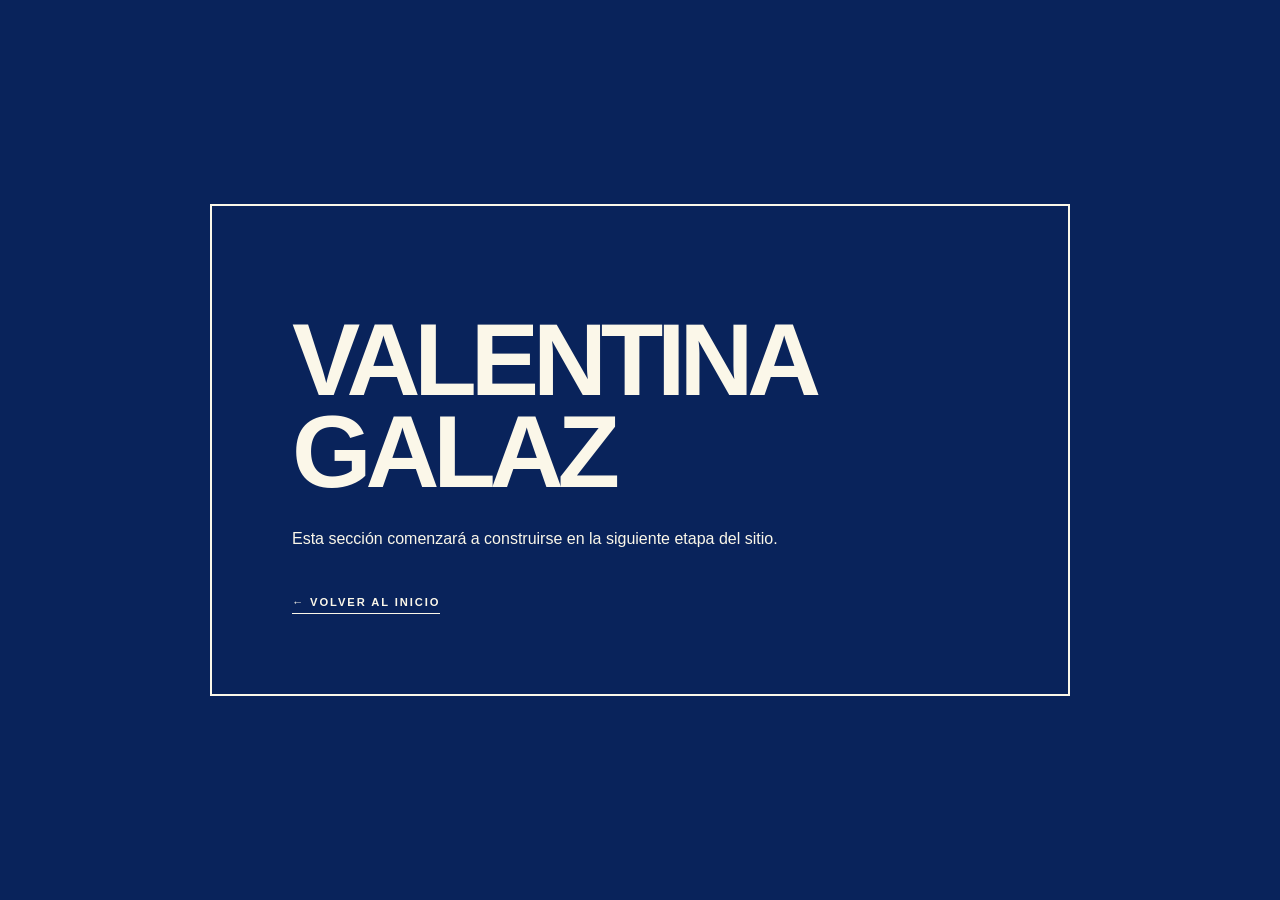
==== escuela-de-flautistas/index.html @ a89bb409 "Crear nuevo home Bauhaus con retrato completo" ====
<!doctype html>
<html lang="es">
<head>
  <meta charset="utf-8">
  <meta name="viewport" content="width=device-width,initial-scale=1">
  <title>Valentina Galaz</title>
  <style>
    :root{--ivory:#fbf7e9;--blue:#09235b;--yellow:#dfa02e;--red:#c8322d;--green:#2f8587}
    *{box-sizing:border-box}body{margin:0;min-height:100svh;display:grid;place-items:center;background:var(--area,var(--blue));color:var(--ivory);font-family:Arial,Helvetica,sans-serif;padding:28px}.box{width:min(860px,100%);border:2px solid currentColor;padding:clamp(28px,7vw,80px)}.num{font-size:.7rem;letter-spacing:.2em;text-transform:uppercase;opacity:.75}h1{font-size:clamp(2.6rem,8vw,7rem);line-height:.9;letter-spacing:-.06em;text-transform:uppercase;margin:28px 0}p{font-size:1rem;line-height:1.6;max-width:560px}a{display:inline-block;margin-top:28px;color:inherit;text-decoration:none;border-bottom:1px solid currentColor;padding-bottom:5px;text-transform:uppercase;font-size:.7rem;letter-spacing:.17em;font-weight:700}
  </style>
</head>
<body>
  <main class="box">
    <div class="num" id="num"></div>
    <h1 id="title"></h1>
    <p>Esta sección comenzará a construirse en la siguiente etapa del sitio.</p>
    <a href="../">← Volver al inicio</a>
  </main>
  <script>
    const key=location.pathname.split('/').filter(Boolean).pop()||'';
    const areas={
      'investigacion':['01','Investigación','#09235b'],
      'interpretacion':['02','Interpretación','#dfa02e'],
      'piazzollamente':['03','Piazzollamente','#c8322d'],
      'escuela-de-flautistas':['04','Escuela de Flautistas','#2f8587']
    };
    const area=areas[key]||['','Valentina Galaz','#09235b'];
    document.documentElement.style.setProperty('--area',area[2]);
    document.getElementById('num').textContent=area[0];
    document.getElementById('title').textContent=area[1];
    document.title=area[1]+' — Valentina Galaz';
  </script>
</body>
</html>
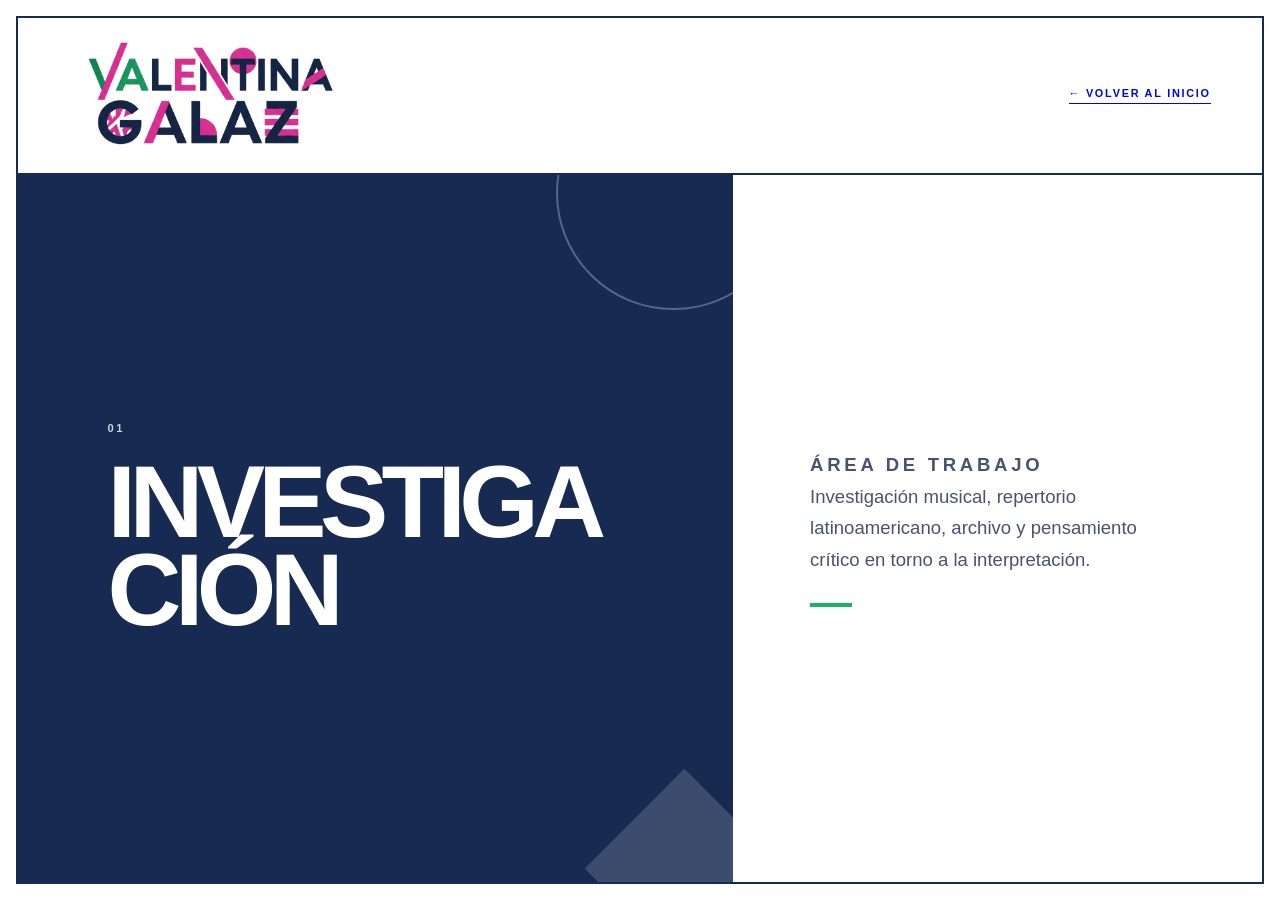
==== commit 18eed528: "Unificar diseño de páginas internas con nueva identidad" ====
--- a/escuela-de-flautistas/index.html
+++ b/escuela-de-flautistas/index.html
@@ -2,33 +2,43 @@
 <html lang="es">
 <head>
   <meta charset="utf-8">
-  <meta name="viewport" content="width=device-width,initial-scale=1">
+  <meta name="viewport" content="width=device-width,initial-scale=1,viewport-fit=cover">
   <title>Valentina Galaz</title>
+  <link rel="icon" type="image/svg+xml" href="../assets/favicon-vg.svg?v=2">
+  <link rel="shortcut icon" href="../assets/favicon-vg.svg?v=2">
+  <meta name="theme-color" content="#162A52">
   <style>
-    :root{--ivory:#fbf7e9;--blue:#09235b;--yellow:#dfa02e;--red:#c8322d;--green:#2f8587}
-    *{box-sizing:border-box}body{margin:0;min-height:100svh;display:grid;place-items:center;background:var(--area,var(--blue));color:var(--ivory);font-family:Arial,Helvetica,sans-serif;padding:28px}.box{width:min(860px,100%);border:2px solid currentColor;padding:clamp(28px,7vw,80px)}.num{font-size:.7rem;letter-spacing:.2em;text-transform:uppercase;opacity:.75}h1{font-size:clamp(2.6rem,8vw,7rem);line-height:.9;letter-spacing:-.06em;text-transform:uppercase;margin:28px 0}p{font-size:1rem;line-height:1.6;max-width:560px}a{display:inline-block;margin-top:28px;color:inherit;text-decoration:none;border-bottom:1px solid currentColor;padding-bottom:5px;text-transform:uppercase;font-size:.7rem;letter-spacing:.17em;font-weight:700}
+    :root{--white:#fff;--blue:#162a52;--green:#18b368;--fuchsia:#e63aa7;--area:var(--blue);--area-text:var(--white)}
+    *{box-sizing:border-box}
+    html,body{margin:0;min-height:100%;background:var(--white);color:var(--blue);font-family:Arial,Helvetica,sans-serif}
+    body{min-height:100svh;padding:16px}
+    .page{position:relative;min-height:calc(100svh - 32px);border:2px solid var(--blue);display:grid;grid-template-rows:auto 1fr;overflow:hidden;background:var(--white)}
+    header{display:flex;align-items:center;justify-content:space-between;gap:24px;padding:22px clamp(22px,4vw,54px);border-bottom:2px solid var(--blue)}
+    .brand{display:block;width:min(280px,46vw)}
+    .brand img{display:block;width:100%;height:auto}
+    .back{font-size:.68rem;letter-spacing:.16em;text-transform:uppercase;font-weight:800;text-decoration:none;border-bottom:1px solid currentColor;padding-bottom:4px;white-space:nowrap}
+    .hero{display:grid;grid-template-columns:minmax(0,1.15fr) minmax(280px,.85fr);min-height:0}
+    .panel{position:relative;overflow:hidden;background:var(--area);color:var(--area-text);padding:clamp(38px,7vw,92px);display:flex;flex-direction:column;justify-content:center}
+    .panel:before{content:"";position:absolute;width:clamp(120px,18vw,260px);aspect-ratio:1;border:2px solid currentColor;border-radius:50%;right:-8%;top:-14%;opacity:.28}
+    .panel:after{content:"";position:absolute;width:clamp(80px,11vw,150px);aspect-ratio:1;background:rgba(255,255,255,.16);right:-3%;bottom:-8%;transform:rotate(45deg)}
+    .num{position:relative;z-index:1;font-size:.7rem;letter-spacing:.22em;text-transform:uppercase;font-weight:800;opacity:.78}
+    h1{position:relative;z-index:1;margin:24px 0 0;font-size:clamp(2.8rem,8vw,7.8rem);line-height:.86;letter-spacing:-.065em;text-transform:uppercase;overflow-wrap:anywhere}
+    .info{padding:clamp(38px,6vw,82px);display:flex;flex-direction:column;justify-content:center;background:var(--white)}
+    .eyebrow{font-size:.68rem;letter-spacing:.2em;text-transform:uppercase;font-weight:800;color:var(--fuchsia);margin:0 0 18px}
+    .info p{margin:0;max-width:520px;font-size:clamp(1rem,1.45vw,1.2rem);line-height:1.7;color:#48536d}
+    .rule{width:42px;height:4px;background:var(--green);margin:28px 0 0}
+    @media(max-width:760px){body{padding:8px}.page{min-height:calc(100svh - 16px)}header{padding:16px 18px;gap:14px}.brand{width:min(210px,55vw)}.back{font-size:.58rem;letter-spacing:.12em}.hero{grid-template-columns:1fr;grid-template-rows:auto auto}.panel{min-height:43svh;padding:42px 24px}h1{font-size:clamp(2.6rem,16vw,5.2rem);max-width:100%}.info{padding:34px 24px 42px}}
   </style>
 </head>
 <body>
-  <main class="box">
-    <div class="num" id="num"></div>
-    <h1 id="title"></h1>
-    <p>Esta sección comenzará a construirse en la siguiente etapa del sitio.</p>
-    <a href="../">← Volver al inicio</a>
+  <main class="page">
+    <header><a class="brand" href="../" aria-label="Volver al inicio"><img src="../assets/Fondo%20marfil.png" alt="Valentina Galaz"></a><a class="back" href="../">← Volver al inicio</a></header>
+    <section class="hero"><div class="panel"><div class="num" id="num"></div><h1 id="title"></h1></div><div class="info"><p class="eyebrow">Área de trabajo</p><p id="description"></p><span class="rule" aria-hidden="true"></span></div></section>
   </main>
   <script>
     const key=location.pathname.split('/').filter(Boolean).pop()||'';
-    const areas={
-      'investigacion':['01','Investigación','#09235b'],
-      'interpretacion':['02','Interpretación','#dfa02e'],
-      'piazzollamente':['03','Piazzollamente','#c8322d'],
-      'escuela-de-flautistas':['04','Escuela de Flautistas','#2f8587']
-    };
-    const area=areas[key]||['','Valentina Galaz','#09235b'];
-    document.documentElement.style.setProperty('--area',area[2]);
-    document.getElementById('num').textContent=area[0];
-    document.getElementById('title').textContent=area[1];
-    document.title=area[1]+' — Valentina Galaz';
+    const areas={'investigacion':{num:'01',title:'Investigación',color:'#162a52',text:'#ffffff',description:'Investigación musical, repertorio latinoamericano, archivo y pensamiento crítico en torno a la interpretación.'},'interpretacion':{num:'02',title:'Interpretación',color:'#18b368',text:'#ffffff',description:'Trayectoria como flautista, música de cámara, repertorio contemporáneo y práctica escénica.'},'piazzollamente':{num:'03',title:'Piazzollamente',color:'#e63aa7',text:'#ffffff',description:'Dirección artística y flauta en un proyecto dedicado a la música de Astor Piazzolla.'},'escuela-de-flautistas':{num:'04',title:'Escuela de Flautistas',color:'#ffffff',text:'#162a52',description:'Formación para flautistas que integra técnica, sonido, interpretación y desarrollo artístico.'}};
+    const area=areas[key]||areas.investigacion;document.documentElement.style.setProperty('--area',area.color);document.documentElement.style.setProperty('--area-text',area.text);document.getElementById('num').textContent=area.num;document.getElementById('title').textContent=area.title;document.getElementById('description').textContent=area.description;document.title=area.title+' — Valentina Galaz';
   </script>
 </body>
-</html>
+</html>
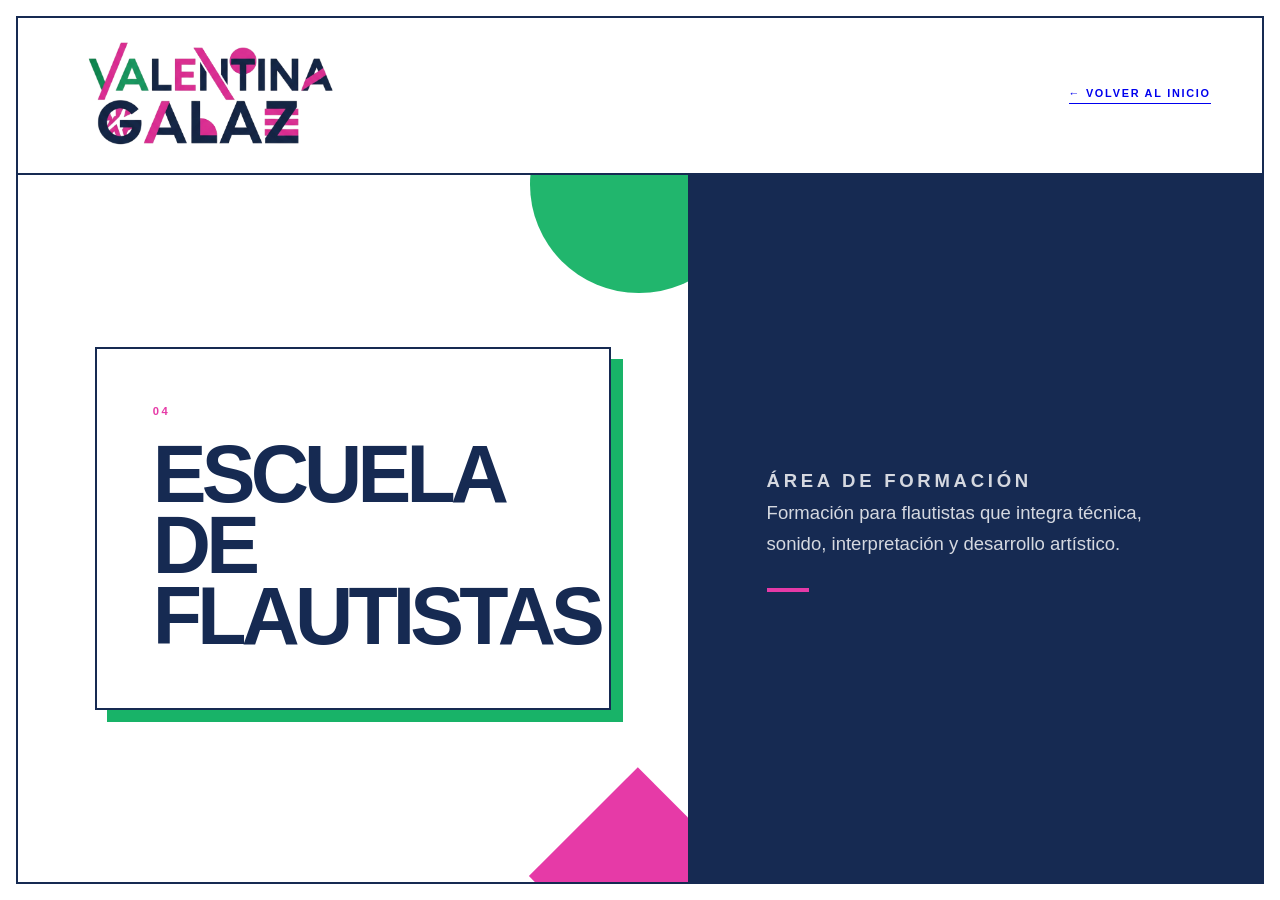
==== commit d98d5fcb: "Corregir encuadre de Escuela de Flautistas" ====
--- a/escuela-de-flautistas/index.html
+++ b/escuela-de-flautistas/index.html
@@ -3,12 +3,12 @@
 <head>
   <meta charset="utf-8">
   <meta name="viewport" content="width=device-width,initial-scale=1,viewport-fit=cover">
-  <title>Valentina Galaz</title>
+  <title>Escuela de Flautistas — Valentina Galaz</title>
   <link rel="icon" type="image/svg+xml" href="../assets/favicon-vg.svg?v=2">
   <link rel="shortcut icon" href="../assets/favicon-vg.svg?v=2">
   <meta name="theme-color" content="#162A52">
   <style>
-    :root{--white:#fff;--blue:#162a52;--green:#18b368;--fuchsia:#e63aa7;--area:var(--blue);--area-text:var(--white)}
+    :root{--white:#fff;--blue:#162a52;--green:#18b368;--fuchsia:#e63aa7}
     *{box-sizing:border-box}
     html,body{margin:0;min-height:100%;background:var(--white);color:var(--blue);font-family:Arial,Helvetica,sans-serif}
     body{min-height:100svh;padding:16px}
@@ -17,28 +17,51 @@
     .brand{display:block;width:min(280px,46vw)}
     .brand img{display:block;width:100%;height:auto}
     .back{font-size:.68rem;letter-spacing:.16em;text-transform:uppercase;font-weight:800;text-decoration:none;border-bottom:1px solid currentColor;padding-bottom:4px;white-space:nowrap}
-    .hero{display:grid;grid-template-columns:minmax(0,1.15fr) minmax(280px,.85fr);min-height:0}
-    .panel{position:relative;overflow:hidden;background:var(--area);color:var(--area-text);padding:clamp(38px,7vw,92px);display:flex;flex-direction:column;justify-content:center}
-    .panel:before{content:"";position:absolute;width:clamp(120px,18vw,260px);aspect-ratio:1;border:2px solid currentColor;border-radius:50%;right:-8%;top:-14%;opacity:.28}
-    .panel:after{content:"";position:absolute;width:clamp(80px,11vw,150px);aspect-ratio:1;background:rgba(255,255,255,.16);right:-3%;bottom:-8%;transform:rotate(45deg)}
-    .num{position:relative;z-index:1;font-size:.7rem;letter-spacing:.22em;text-transform:uppercase;font-weight:800;opacity:.78}
-    h1{position:relative;z-index:1;margin:24px 0 0;font-size:clamp(2.8rem,8vw,7.8rem);line-height:.86;letter-spacing:-.065em;text-transform:uppercase;overflow-wrap:anywhere}
-    .info{padding:clamp(38px,6vw,82px);display:flex;flex-direction:column;justify-content:center;background:var(--white)}
-    .eyebrow{font-size:.68rem;letter-spacing:.2em;text-transform:uppercase;font-weight:800;color:var(--fuchsia);margin:0 0 18px}
-    .info p{margin:0;max-width:520px;font-size:clamp(1rem,1.45vw,1.2rem);line-height:1.7;color:#48536d}
-    .rule{width:42px;height:4px;background:var(--green);margin:28px 0 0}
-    @media(max-width:760px){body{padding:8px}.page{min-height:calc(100svh - 16px)}header{padding:16px 18px;gap:14px}.brand{width:min(210px,55vw)}.back{font-size:.58rem;letter-spacing:.12em}.hero{grid-template-columns:1fr;grid-template-rows:auto auto}.panel{min-height:43svh;padding:42px 24px}h1{font-size:clamp(2.6rem,16vw,5.2rem);max-width:100%}.info{padding:34px 24px 42px}}
+    .hero{display:grid;grid-template-columns:minmax(0,1.08fr) minmax(300px,.92fr);min-height:0}
+    .panel{position:relative;overflow:hidden;background:var(--white);color:var(--blue);padding:clamp(36px,6vw,78px);display:flex;flex-direction:column;justify-content:center;border-right:2px solid var(--blue)}
+    .panel:before{content:"";position:absolute;width:clamp(120px,17vw,250px);aspect-ratio:1;background:var(--green);border-radius:50%;right:-9%;top:-14%;opacity:.96}
+    .panel:after{content:"";position:absolute;width:clamp(90px,12vw,170px);aspect-ratio:1;background:var(--fuchsia);right:-4%;bottom:-10%;transform:rotate(45deg)}
+    .inner{position:relative;z-index:2;border:2px solid var(--blue);padding:clamp(28px,4.5vw,56px);background:rgba(255,255,255,.94);box-shadow:12px 12px 0 var(--green)}
+    .num{font-size:.7rem;letter-spacing:.22em;text-transform:uppercase;font-weight:800;color:var(--fuchsia)}
+    h1{margin:22px 0 0;font-size:clamp(2.5rem,6.3vw,6.4rem);line-height:.88;letter-spacing:-.06em;text-transform:uppercase;max-width:8.8ch}
+    h1 span{display:block}
+    .info{padding:clamp(38px,6vw,82px);display:flex;flex-direction:column;justify-content:center;background:var(--blue);color:var(--white)}
+    .eyebrow{font-size:.68rem;letter-spacing:.2em;text-transform:uppercase;font-weight:800;color:var(--green);margin:0 0 18px}
+    .info p{margin:0;max-width:520px;font-size:clamp(1rem,1.45vw,1.2rem);line-height:1.7;color:rgba(255,255,255,.82)}
+    .rule{width:42px;height:4px;background:var(--fuchsia);margin:28px 0 0}
+    @media(max-width:760px){
+      body{padding:8px}
+      .page{min-height:calc(100svh - 16px)}
+      header{padding:16px 18px;gap:14px}
+      .brand{width:min(210px,55vw)}
+      .back{font-size:.58rem;letter-spacing:.12em}
+      .hero{grid-template-columns:1fr;grid-template-rows:auto auto}
+      .panel{min-height:auto;padding:34px 20px 42px;border-right:0;border-bottom:2px solid var(--blue)}
+      .inner{padding:28px 22px;box-shadow:8px 8px 0 var(--green)}
+      h1{font-size:clamp(2.35rem,13vw,4.6rem);max-width:8.2ch}
+      .info{padding:34px 24px 42px}
+    }
   </style>
 </head>
 <body>
   <main class="page">
-    <header><a class="brand" href="../" aria-label="Volver al inicio"><img src="../assets/Fondo%20marfil.png" alt="Valentina Galaz"></a><a class="back" href="../">← Volver al inicio</a></header>
-    <section class="hero"><div class="panel"><div class="num" id="num"></div><h1 id="title"></h1></div><div class="info"><p class="eyebrow">Área de trabajo</p><p id="description"></p><span class="rule" aria-hidden="true"></span></div></section>
+    <header>
+      <a class="brand" href="../" aria-label="Volver al inicio"><img src="../assets/Fondo%20marfil.png" alt="Valentina Galaz"></a>
+      <a class="back" href="../">← Volver al inicio</a>
+    </header>
+    <section class="hero">
+      <div class="panel">
+        <div class="inner">
+          <div class="num">04</div>
+          <h1><span>Escuela de</span><span>Flautistas</span></h1>
+        </div>
+      </div>
+      <div class="info">
+        <p class="eyebrow">Área de formación</p>
+        <p>Formación para flautistas que integra técnica, sonido, interpretación y desarrollo artístico.</p>
+        <span class="rule" aria-hidden="true"></span>
+      </div>
+    </section>
   </main>
-  <script>
-    const key=location.pathname.split('/').filter(Boolean).pop()||'';
-    const areas={'investigacion':{num:'01',title:'Investigación',color:'#162a52',text:'#ffffff',description:'Investigación musical, repertorio latinoamericano, archivo y pensamiento crítico en torno a la interpretación.'},'interpretacion':{num:'02',title:'Interpretación',color:'#18b368',text:'#ffffff',description:'Trayectoria como flautista, música de cámara, repertorio contemporáneo y práctica escénica.'},'piazzollamente':{num:'03',title:'Piazzollamente',color:'#e63aa7',text:'#ffffff',description:'Dirección artística y flauta en un proyecto dedicado a la música de Astor Piazzolla.'},'escuela-de-flautistas':{num:'04',title:'Escuela de Flautistas',color:'#ffffff',text:'#162a52',description:'Formación para flautistas que integra técnica, sonido, interpretación y desarrollo artístico.'}};
-    const area=areas[key]||areas.investigacion;document.documentElement.style.setProperty('--area',area.color);document.documentElement.style.setProperty('--area-text',area.text);document.getElementById('num').textContent=area.num;document.getElementById('title').textContent=area.title;document.getElementById('description').textContent=area.description;document.title=area.title+' — Valentina Galaz';
-  </script>
 </body>
 </html>
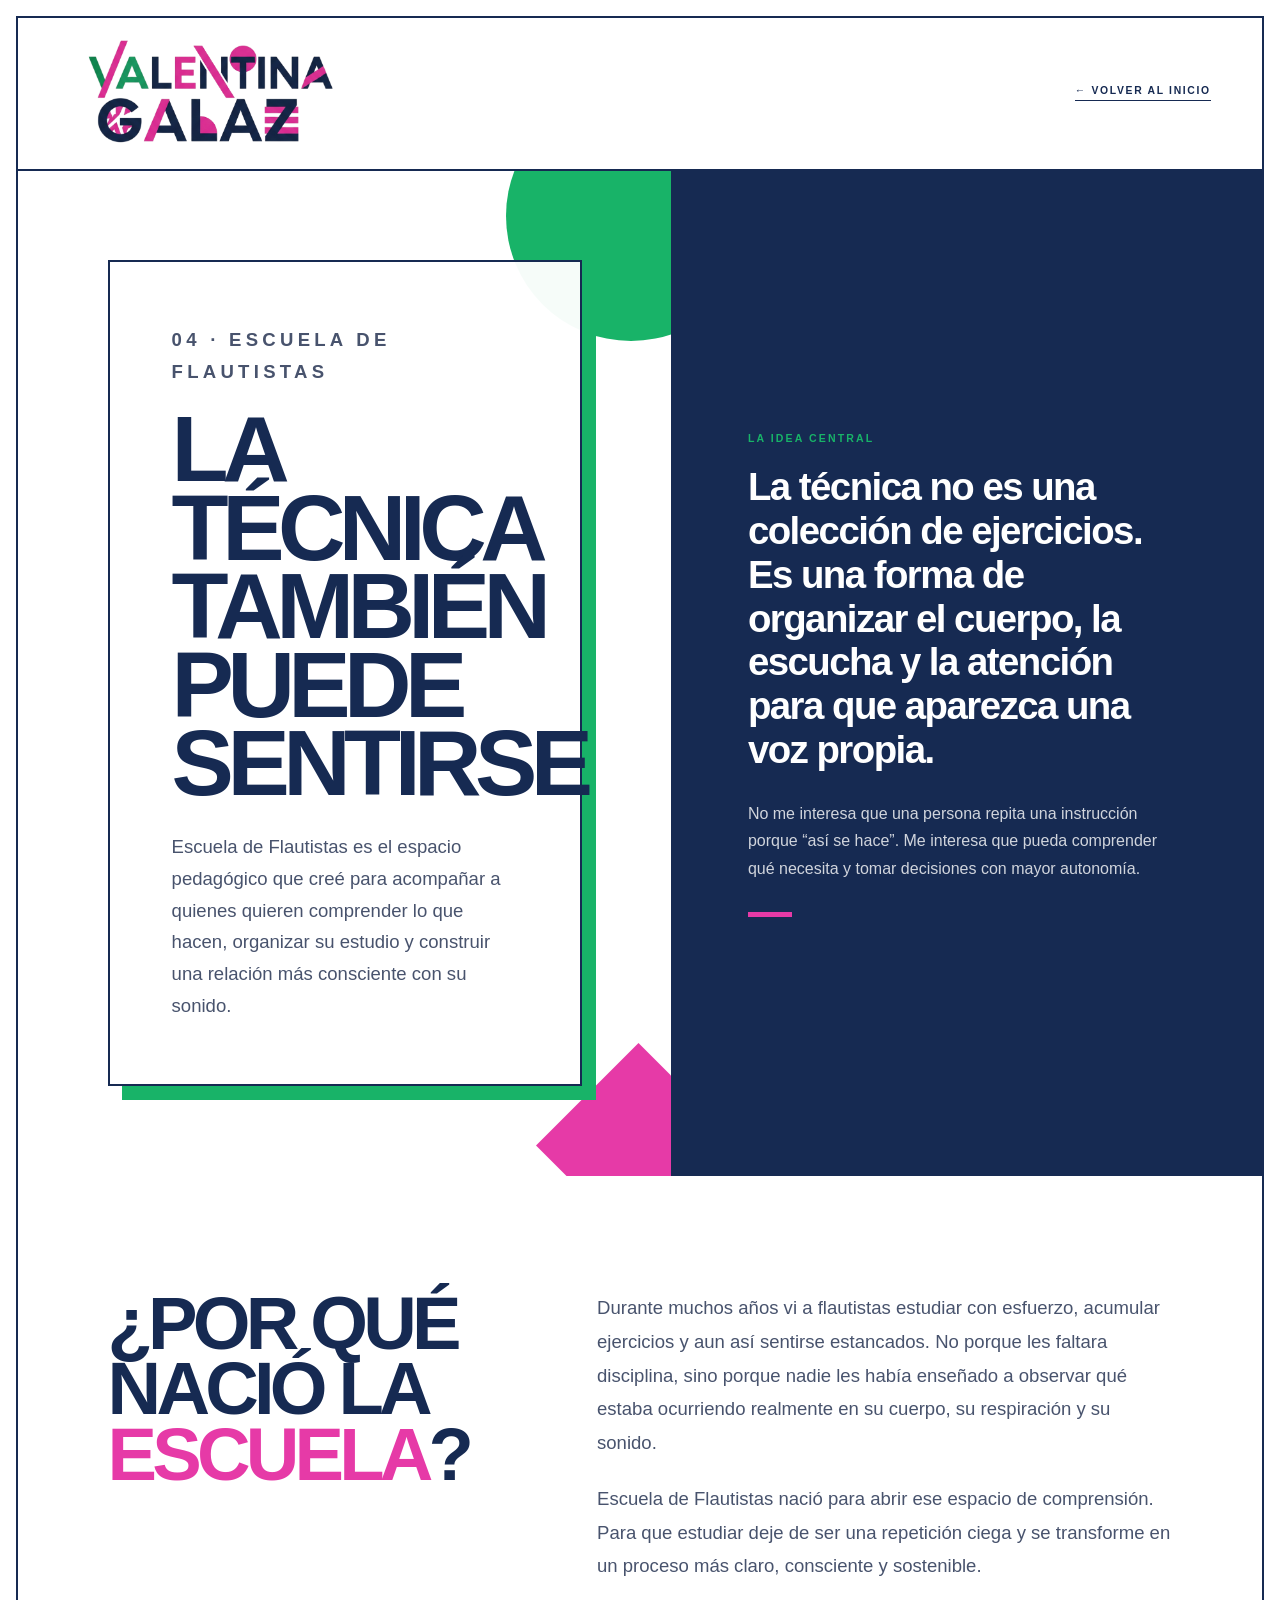
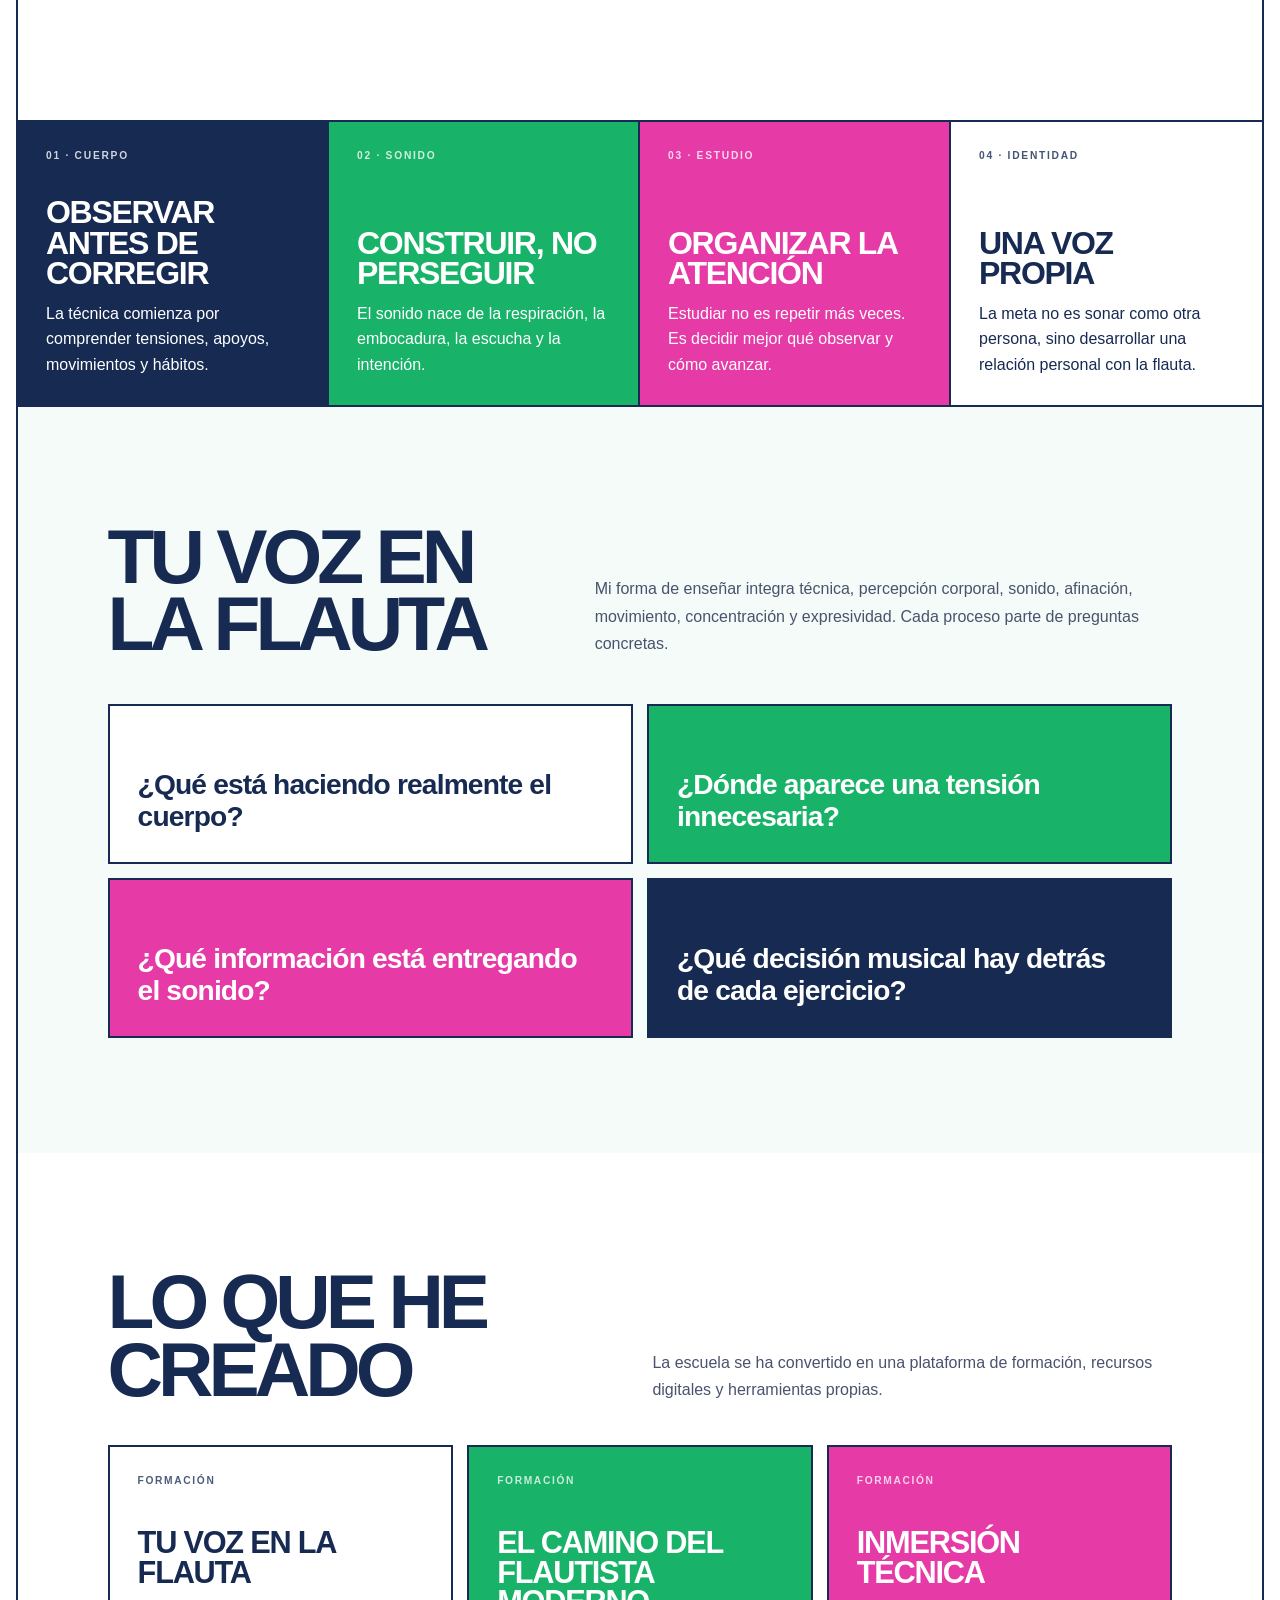
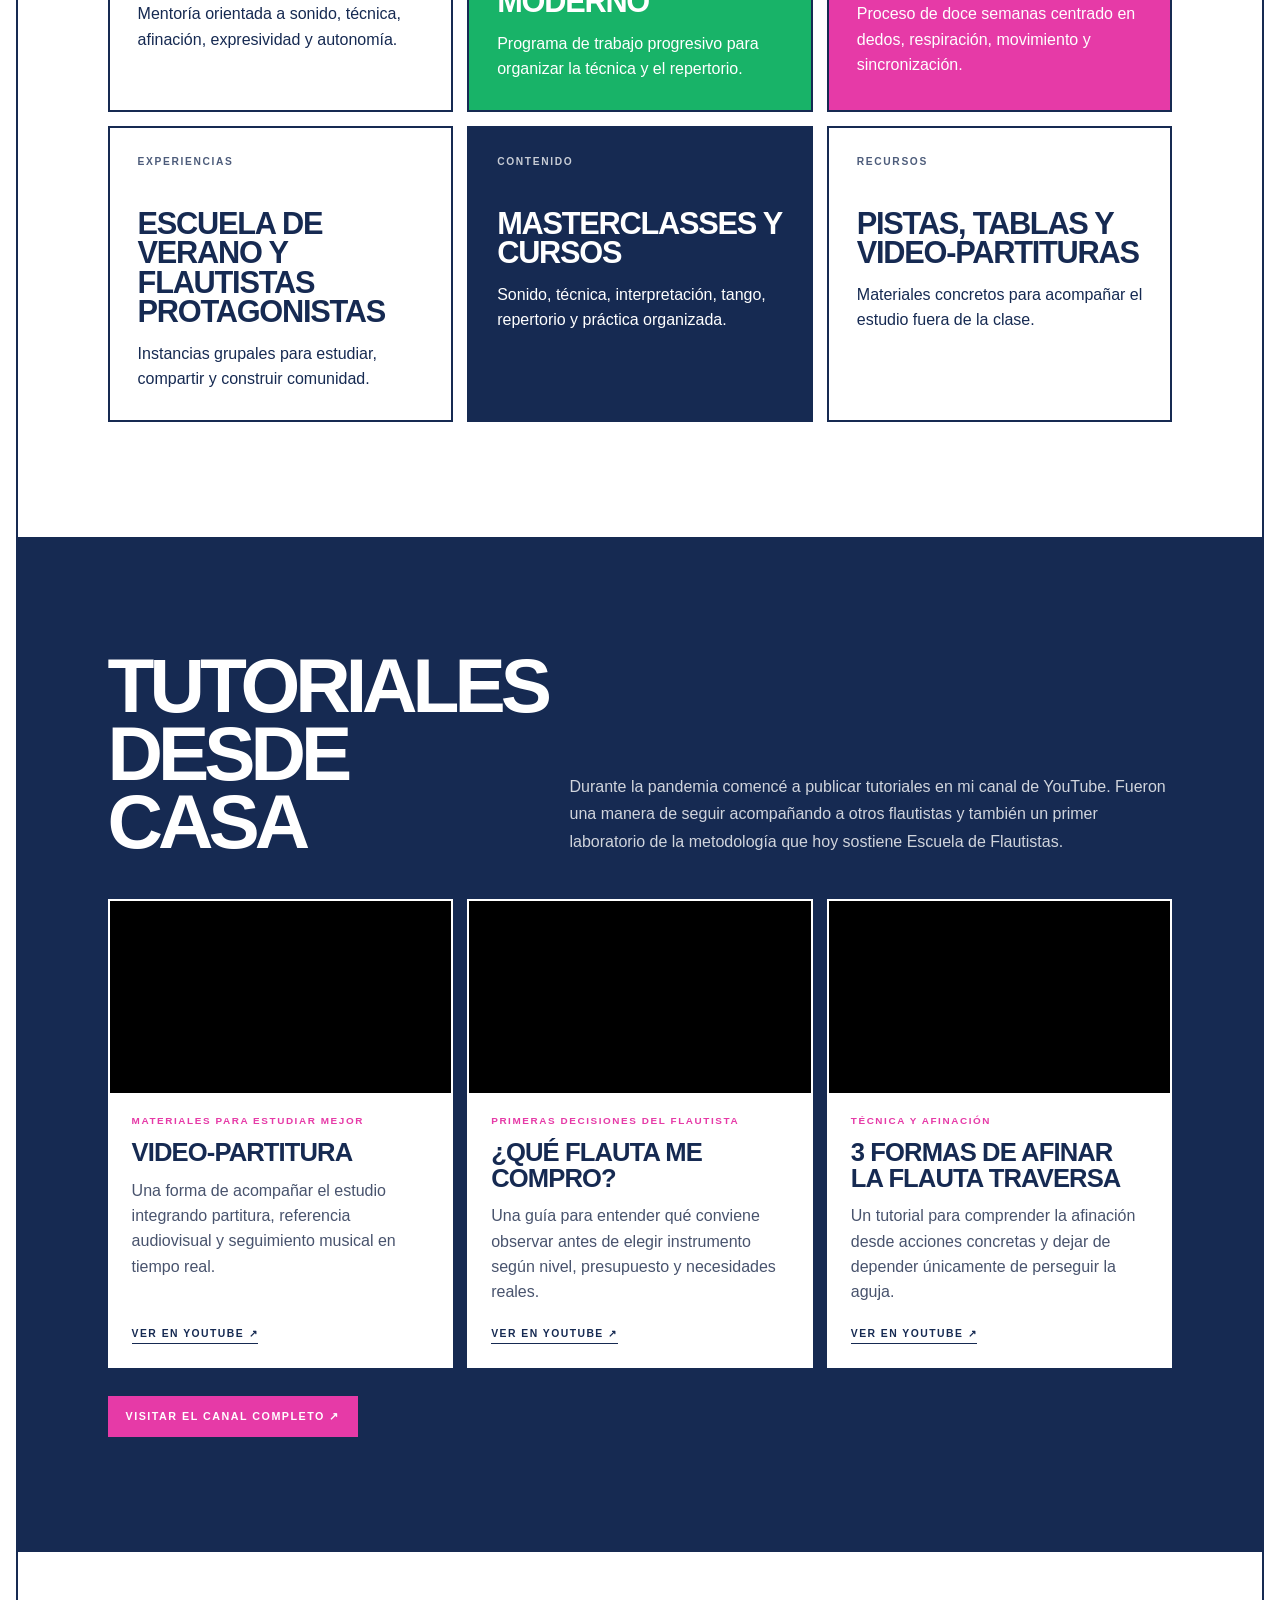
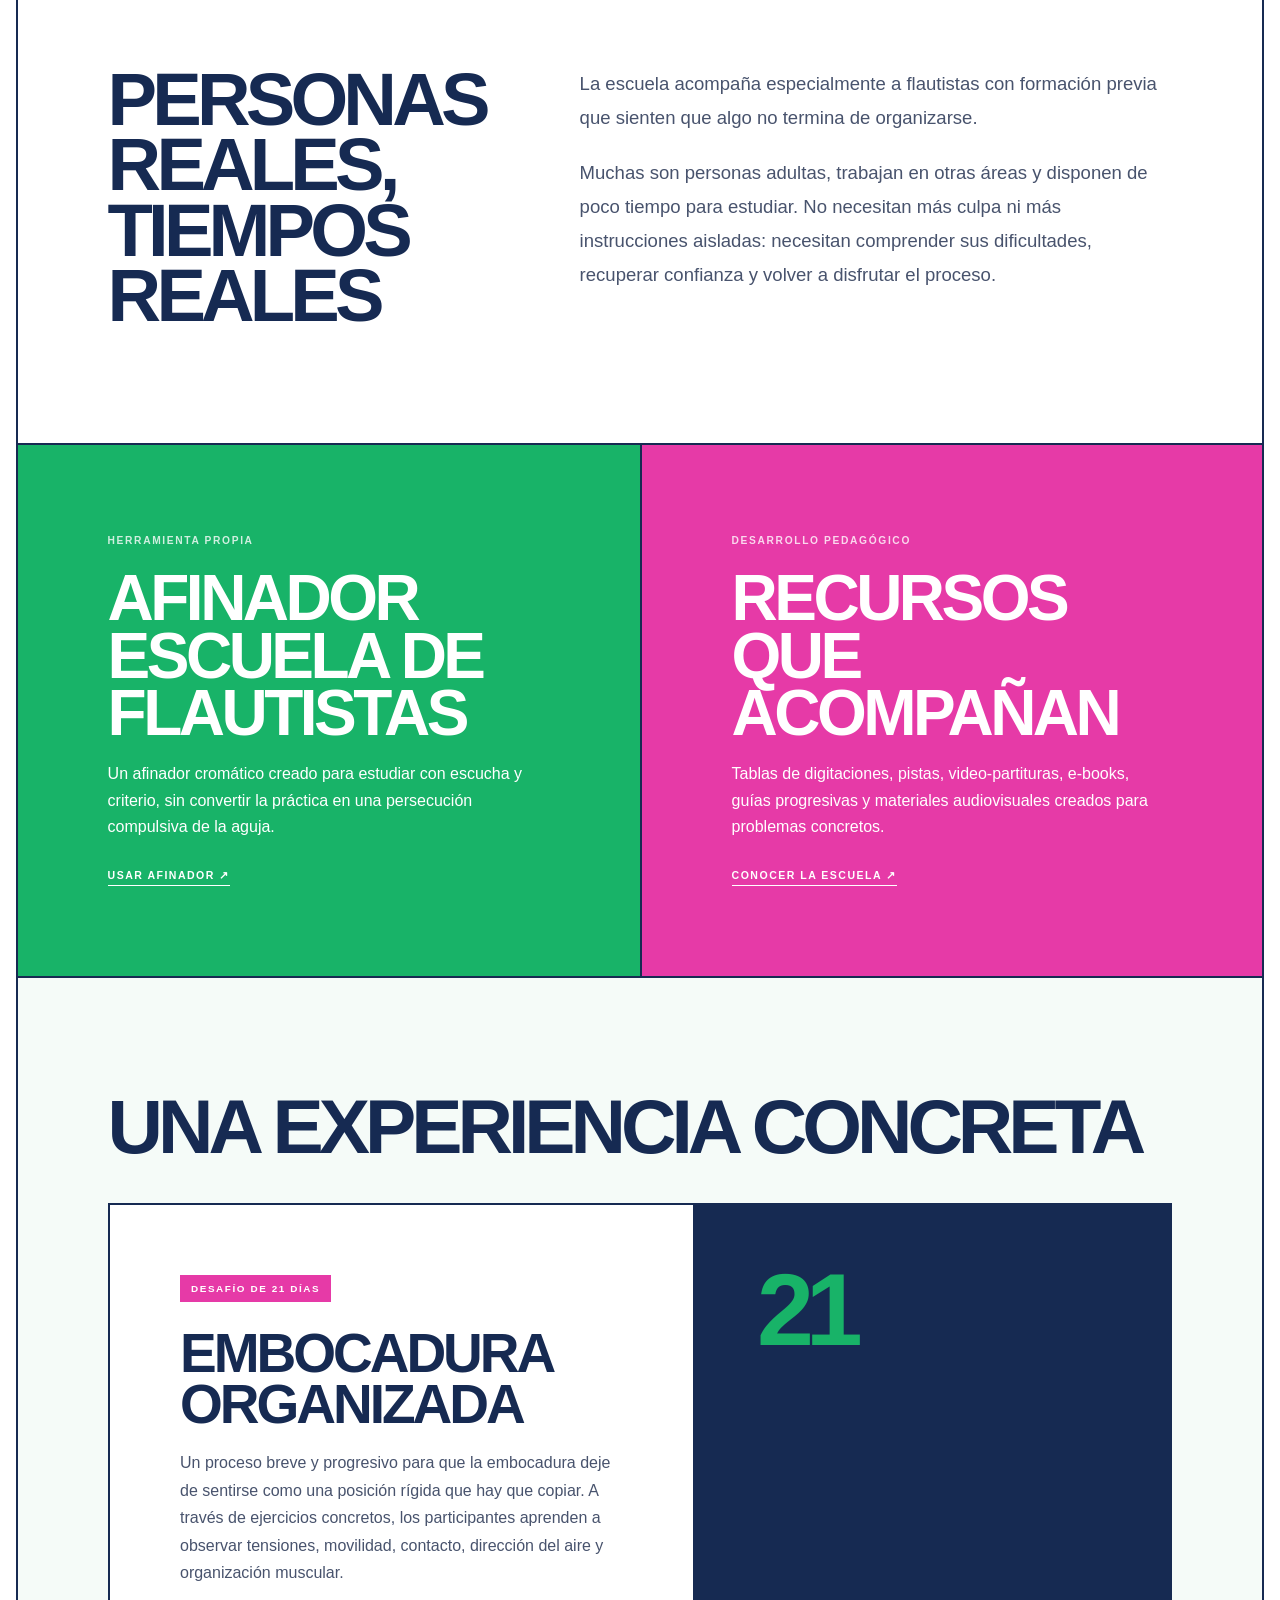
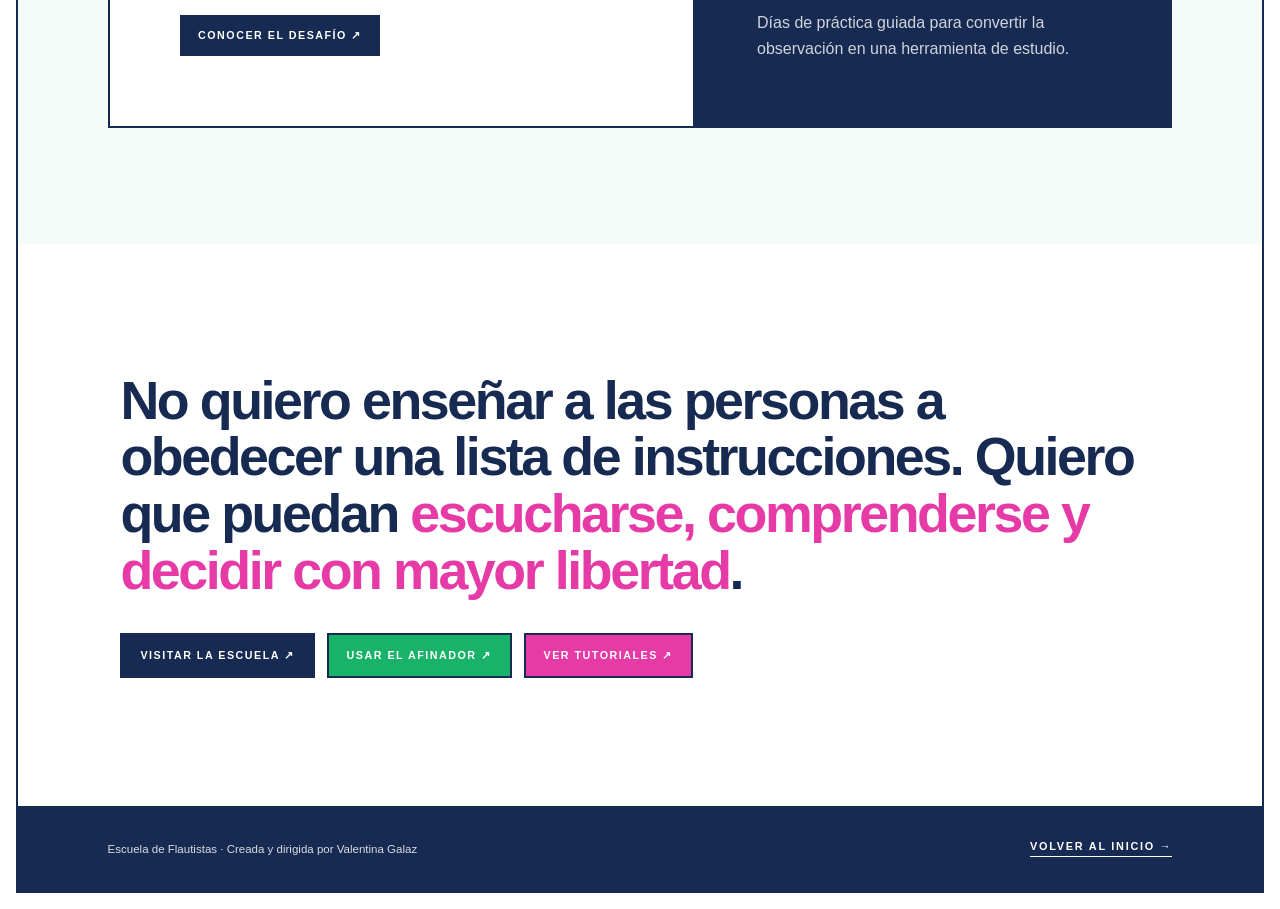
==== commit 8e8546e3: "Desarrollar página completa de Escuela de Flautistas" ====
--- a/escuela-de-flautistas/index.html
+++ b/escuela-de-flautistas/index.html
@@ -4,64 +4,231 @@
   <meta charset="utf-8">
   <meta name="viewport" content="width=device-width,initial-scale=1,viewport-fit=cover">
   <title>Escuela de Flautistas — Valentina Galaz</title>
+  <meta name="description" content="Escuela de Flautistas: formación, herramientas y recursos para comprender el cuerpo, organizar el estudio y construir una voz propia en la flauta.">
   <link rel="icon" type="image/svg+xml" href="../assets/favicon-vg.svg?v=2">
   <link rel="shortcut icon" href="../assets/favicon-vg.svg?v=2">
   <meta name="theme-color" content="#162A52">
   <style>
-    :root{--white:#fff;--blue:#162a52;--green:#18b368;--fuchsia:#e63aa7}
+    :root{--white:#fff;--blue:#162a52;--green:#18b368;--fuchsia:#e63aa7;--soft:#f5fbf8;--ink:#48536d}
     *{box-sizing:border-box}
-    html,body{margin:0;min-height:100%;background:var(--white);color:var(--blue);font-family:Arial,Helvetica,sans-serif}
-    body{min-height:100svh;padding:16px}
-    .page{position:relative;min-height:calc(100svh - 32px);border:2px solid var(--blue);display:grid;grid-template-rows:auto 1fr;overflow:hidden;background:var(--white)}
-    header{display:flex;align-items:center;justify-content:space-between;gap:24px;padding:22px clamp(22px,4vw,54px);border-bottom:2px solid var(--blue)}
-    .brand{display:block;width:min(280px,46vw)}
-    .brand img{display:block;width:100%;height:auto}
-    .back{font-size:.68rem;letter-spacing:.16em;text-transform:uppercase;font-weight:800;text-decoration:none;border-bottom:1px solid currentColor;padding-bottom:4px;white-space:nowrap}
-    .hero{display:grid;grid-template-columns:minmax(0,1.08fr) minmax(300px,.92fr);min-height:0}
-    .panel{position:relative;overflow:hidden;background:var(--white);color:var(--blue);padding:clamp(36px,6vw,78px);display:flex;flex-direction:column;justify-content:center;border-right:2px solid var(--blue)}
-    .panel:before{content:"";position:absolute;width:clamp(120px,17vw,250px);aspect-ratio:1;background:var(--green);border-radius:50%;right:-9%;top:-14%;opacity:.96}
-    .panel:after{content:"";position:absolute;width:clamp(90px,12vw,170px);aspect-ratio:1;background:var(--fuchsia);right:-4%;bottom:-10%;transform:rotate(45deg)}
-    .inner{position:relative;z-index:2;border:2px solid var(--blue);padding:clamp(28px,4.5vw,56px);background:rgba(255,255,255,.94);box-shadow:12px 12px 0 var(--green)}
-    .num{font-size:.7rem;letter-spacing:.22em;text-transform:uppercase;font-weight:800;color:var(--fuchsia)}
-    h1{margin:22px 0 0;font-size:clamp(2.5rem,6.3vw,6.4rem);line-height:.88;letter-spacing:-.06em;text-transform:uppercase;max-width:8.8ch}
-    h1 span{display:block}
-    .info{padding:clamp(38px,6vw,82px);display:flex;flex-direction:column;justify-content:center;background:var(--blue);color:var(--white)}
-    .eyebrow{font-size:.68rem;letter-spacing:.2em;text-transform:uppercase;font-weight:800;color:var(--green);margin:0 0 18px}
-    .info p{margin:0;max-width:520px;font-size:clamp(1rem,1.45vw,1.2rem);line-height:1.7;color:rgba(255,255,255,.82)}
-    .rule{width:42px;height:4px;background:var(--fuchsia);margin:28px 0 0}
-    @media(max-width:760px){
-      body{padding:8px}
-      .page{min-height:calc(100svh - 16px)}
-      header{padding:16px 18px;gap:14px}
-      .brand{width:min(210px,55vw)}
-      .back{font-size:.58rem;letter-spacing:.12em}
-      .hero{grid-template-columns:1fr;grid-template-rows:auto auto}
-      .panel{min-height:auto;padding:34px 20px 42px;border-right:0;border-bottom:2px solid var(--blue)}
-      .inner{padding:28px 22px;box-shadow:8px 8px 0 var(--green)}
-      h1{font-size:clamp(2.35rem,13vw,4.6rem);max-width:8.2ch}
-      .info{padding:34px 24px 42px}
-    }
+    html{scroll-behavior:smooth;overflow-x:hidden;background:var(--white)}
+    body{margin:0;background:var(--white);color:var(--blue);font-family:Arial,Helvetica,sans-serif;overflow-x:hidden}
+    a{color:inherit}
+    img{display:block;max-width:100%}
+    .shell{margin:16px;border:2px solid var(--blue);overflow:hidden;background:var(--white)}
+    header{display:flex;align-items:center;justify-content:space-between;gap:22px;padding:20px clamp(20px,4vw,54px);border-bottom:2px solid var(--blue);background:var(--white)}
+    .brand{width:min(280px,48vw)}.brand img{width:100%;height:auto}
+    .back{text-decoration:none;text-transform:uppercase;letter-spacing:.16em;font-size:.65rem;font-weight:800;border-bottom:1px solid currentColor;padding-bottom:4px;white-space:nowrap}
+
+    .hero{display:grid;grid-template-columns:minmax(0,1.05fr) minmax(360px,.95fr);min-height:calc(100svh - 105px)}
+    .hero-main{position:relative;padding:clamp(48px,7vw,100px);background:var(--white);display:flex;flex-direction:column;justify-content:center;overflow:hidden}
+    .hero-main:before{content:"";position:absolute;width:250px;aspect-ratio:1;background:var(--green);border-radius:50%;right:-85px;top:-80px}
+    .hero-main:after{content:"";position:absolute;width:145px;aspect-ratio:1;background:var(--fuchsia);right:-40px;bottom:-42px;transform:rotate(45deg)}
+    .hero-card{position:relative;z-index:2;border:2px solid var(--blue);padding:clamp(32px,5vw,62px);background:rgba(255,255,255,.96);box-shadow:14px 14px 0 var(--green)}
+    .kicker{margin:0;color:var(--fuchsia);font-size:.68rem;letter-spacing:.23em;text-transform:uppercase;font-weight:800}
+    h1{margin:22px 0 28px;font-size:clamp(3.1rem,7.3vw,7rem);line-height:.84;letter-spacing:-.07em;text-transform:uppercase;max-width:9ch}
+    .hero-card p{margin:0;max-width:660px;font-size:clamp(1.03rem,1.45vw,1.24rem);line-height:1.72;color:var(--ink)}
+    .hero-side{background:var(--blue);color:var(--white);padding:clamp(42px,6vw,82px);display:flex;flex-direction:column;justify-content:center}
+    .hero-side .eyebrow{margin:0 0 18px;color:var(--green);font-size:.66rem;letter-spacing:.2em;text-transform:uppercase;font-weight:800}
+    .hero-side blockquote{margin:0;font-size:clamp(1.6rem,3vw,2.8rem);line-height:1.14;letter-spacing:-.04em;font-weight:700}
+    .hero-side p{margin:28px 0 0;line-height:1.72;color:rgba(255,255,255,.8)}
+    .hero-side .line{width:44px;height:5px;background:var(--fuchsia);margin-top:30px}
+
+    .why{padding:clamp(74px,9vw,130px) clamp(24px,7vw,110px);display:grid;grid-template-columns:minmax(0,.82fr) minmax(0,1.18fr);gap:clamp(42px,7vw,105px)}
+    .why h2{margin:0;font-size:clamp(2.8rem,5.8vw,6rem);line-height:.88;letter-spacing:-.065em;text-transform:uppercase}
+    .why h2 span{color:var(--fuchsia)}
+    .why-copy{font-size:clamp(1.04rem,1.45vw,1.22rem);line-height:1.82;color:var(--ink)}
+    .why-copy p{margin:0 0 22px}
+
+    .principles{display:grid;grid-template-columns:repeat(4,1fr);border-top:2px solid var(--blue);border-bottom:2px solid var(--blue)}
+    .principle{min-height:250px;padding:28px;border-right:2px solid var(--blue);display:flex;flex-direction:column;justify-content:space-between}
+    .principle:last-child{border-right:0}.principle:nth-child(1){background:var(--blue);color:var(--white)}.principle:nth-child(2){background:var(--green);color:var(--white)}.principle:nth-child(3){background:var(--fuchsia);color:var(--white)}
+    .principle small{font-size:.64rem;letter-spacing:.17em;text-transform:uppercase;font-weight:800;opacity:.8}
+    .principle h3{margin:36px 0 12px;font-size:clamp(1.55rem,2.5vw,2.6rem);line-height:.95;letter-spacing:-.04em;text-transform:uppercase}
+    .principle p{margin:0;line-height:1.6}
+
+    .method{padding:clamp(76px,9vw,128px) clamp(24px,7vw,110px);background:var(--soft)}
+    .method-head{display:grid;grid-template-columns:minmax(0,.85fr) minmax(0,1.15fr);gap:60px;align-items:end;margin-bottom:46px}
+    .method h2{margin:0;font-size:clamp(2.8rem,6vw,6.2rem);line-height:.88;letter-spacing:-.065em;text-transform:uppercase}
+    .method-head p{margin:0;line-height:1.72;color:var(--ink);max-width:650px}
+    .question-grid{display:grid;grid-template-columns:repeat(2,1fr);gap:14px}
+    .question{border:2px solid var(--blue);background:var(--white);padding:28px;min-height:160px;display:flex;align-items:flex-end;font-size:clamp(1.25rem,2.2vw,2rem);line-height:1.15;letter-spacing:-.03em;font-weight:700}
+    .question:nth-child(2){background:var(--green);color:var(--white)}.question:nth-child(3){background:var(--fuchsia);color:var(--white)}.question:nth-child(4){background:var(--blue);color:var(--white)}
+
+    .created{padding:clamp(76px,9vw,128px) clamp(24px,7vw,110px)}
+    .section-head{display:flex;justify-content:space-between;align-items:end;gap:32px;margin-bottom:42px}
+    .section-head h2{margin:0;font-size:clamp(2.8rem,6vw,6.2rem);line-height:.88;letter-spacing:-.065em;text-transform:uppercase}
+    .section-head p{margin:0;max-width:520px;line-height:1.65;color:var(--ink)}
+    .create-grid{display:grid;grid-template-columns:repeat(3,1fr);gap:14px}
+    .create-card{border:2px solid var(--blue);padding:28px;min-height:250px;display:flex;flex-direction:column;background:var(--white)}
+    .create-card:nth-child(2){background:var(--green);color:var(--white)}.create-card:nth-child(3){background:var(--fuchsia);color:var(--white)}.create-card:nth-child(5){background:var(--blue);color:var(--white)}
+    .create-card small{font-size:.64rem;letter-spacing:.16em;text-transform:uppercase;font-weight:800;opacity:.76}
+    .create-card h3{margin:42px 0 14px;font-size:clamp(1.45rem,2.4vw,2.3rem);line-height:.96;letter-spacing:-.04em;text-transform:uppercase}
+    .create-card p{margin:0;line-height:1.6}
+
+    .youtube{padding:clamp(76px,9vw,128px) clamp(24px,7vw,110px);background:var(--blue);color:var(--white)}
+    .youtube-head{display:grid;grid-template-columns:minmax(0,.8fr) minmax(0,1.2fr);gap:60px;margin-bottom:44px;align-items:end}
+    .youtube h2{margin:0;font-size:clamp(2.8rem,6vw,6.2rem);line-height:.88;letter-spacing:-.065em;text-transform:uppercase}
+    .youtube-head p{margin:0;line-height:1.72;color:rgba(255,255,255,.8);max-width:680px}
+    .video-grid{display:grid;grid-template-columns:repeat(3,1fr);gap:14px}
+    .video-card{background:var(--white);color:var(--blue);border:2px solid var(--white);overflow:hidden;display:flex;flex-direction:column}
+    .video-frame{aspect-ratio:16/9;background:#000}
+    .video-frame iframe{width:100%;height:100%;border:0}
+    .video-copy{padding:22px;display:flex;flex-direction:column;flex:1}
+    .video-copy small{color:var(--fuchsia);font-size:.62rem;letter-spacing:.16em;text-transform:uppercase;font-weight:800}
+    .video-copy h3{margin:14px 0 12px;font-size:clamp(1.2rem,2vw,1.8rem);line-height:1;letter-spacing:-.035em;text-transform:uppercase}
+    .video-copy p{margin:0 0 22px;line-height:1.58;color:var(--ink)}
+    .video-copy a{margin-top:auto;width:max-content;text-decoration:none;border-bottom:1px solid currentColor;padding-bottom:4px;font-size:.65rem;letter-spacing:.14em;text-transform:uppercase;font-weight:800}
+    .youtube-footer{margin-top:28px}
+    .youtube-footer a{display:inline-flex;background:var(--fuchsia);color:var(--white);padding:14px 18px;text-decoration:none;font-size:.67rem;letter-spacing:.14em;text-transform:uppercase;font-weight:800}
+
+    .student{padding:clamp(76px,9vw,128px) clamp(24px,7vw,110px);display:grid;grid-template-columns:minmax(0,.82fr) minmax(0,1.18fr);gap:60px}
+    .student h2{margin:0;font-size:clamp(2.8rem,5.8vw,6rem);line-height:.88;letter-spacing:-.065em;text-transform:uppercase}
+    .student-copy{font-size:clamp(1.04rem,1.45vw,1.22rem);line-height:1.82;color:var(--ink)}
+    .student-copy p{margin:0 0 22px}
+
+    .tools{display:grid;grid-template-columns:1fr 1fr;border-top:2px solid var(--blue);border-bottom:2px solid var(--blue)}
+    .tool{padding:clamp(48px,7vw,90px);min-height:420px;display:flex;flex-direction:column;justify-content:center}
+    .tool:first-child{background:var(--green);color:var(--white)}.tool:last-child{background:var(--fuchsia);color:var(--white);border-left:2px solid var(--blue)}
+    .tool small{font-size:.64rem;letter-spacing:.16em;text-transform:uppercase;font-weight:800;opacity:.8}
+    .tool h2{margin:24px 0 18px;font-size:clamp(2.4rem,5vw,5rem);line-height:.9;letter-spacing:-.055em;text-transform:uppercase}
+    .tool p{margin:0 0 28px;line-height:1.68;max-width:560px}
+    .tool a{width:max-content;text-decoration:none;border-bottom:1px solid currentColor;padding-bottom:4px;font-size:.66rem;letter-spacing:.14em;text-transform:uppercase;font-weight:800}
+
+    .offer{padding:clamp(76px,9vw,128px) clamp(24px,7vw,110px);background:var(--soft)}
+    .offer h2{margin:0 0 42px;font-size:clamp(2.8rem,6vw,6.2rem);line-height:.88;letter-spacing:-.065em;text-transform:uppercase}
+    .offer-card{display:grid;grid-template-columns:minmax(0,1.1fr) minmax(300px,.9fr);border:2px solid var(--blue);background:var(--white)}
+    .offer-copy{padding:clamp(36px,5.5vw,72px)}
+    .offer-copy small{display:inline-block;background:var(--fuchsia);color:var(--white);padding:8px 11px;font-size:.62rem;letter-spacing:.16em;text-transform:uppercase;font-weight:800}
+    .offer-copy h3{margin:26px 0 20px;font-size:clamp(2.1rem,4.3vw,4.5rem);line-height:.92;letter-spacing:-.055em;text-transform:uppercase}
+    .offer-copy p{margin:0 0 28px;line-height:1.72;color:var(--ink)}
+    .offer-copy a{display:inline-flex;background:var(--blue);color:var(--white);padding:14px 18px;text-decoration:none;font-size:.67rem;letter-spacing:.14em;text-transform:uppercase;font-weight:800}
+    .offer-side{background:var(--blue);color:var(--white);padding:clamp(36px,5vw,68px);display:flex;flex-direction:column;justify-content:space-between}
+    .offer-side strong{font-size:clamp(4rem,8vw,8rem);line-height:.8;letter-spacing:-.08em;color:var(--green)}
+    .offer-side p{margin:30px 0 0;line-height:1.65;color:rgba(255,255,255,.8)}
+
+    .closing{padding:clamp(78px,10vw,140px) clamp(24px,8vw,130px)}
+    .closing p{margin:0;max-width:1050px;font-size:clamp(2rem,4.2vw,4.5rem);line-height:1.06;letter-spacing:-.045em;font-weight:700}
+    .closing p span{color:var(--fuchsia)}
+    .closing-links{display:flex;flex-wrap:wrap;gap:12px;margin-top:34px}
+    .closing-links a{padding:14px 18px;text-decoration:none;font-size:.67rem;letter-spacing:.14em;text-transform:uppercase;font-weight:800;border:2px solid var(--blue)}
+    .closing-links a:first-child{background:var(--blue);color:var(--white)}.closing-links a:nth-child(2){background:var(--green);color:var(--white)}.closing-links a:nth-child(3){background:var(--fuchsia);color:var(--white)}
+
+    footer{background:var(--blue);color:var(--white);padding:34px clamp(24px,7vw,110px);display:flex;justify-content:space-between;gap:20px;align-items:center}
+    footer a{text-decoration:none;font-size:.68rem;letter-spacing:.16em;text-transform:uppercase;font-weight:800;border-bottom:1px solid currentColor;padding-bottom:4px}
+    footer span{font-size:.72rem;opacity:.84}
+
+    @media(max-width:1000px){.principles{grid-template-columns:repeat(2,1fr)}.principle:nth-child(2){border-right:0}.principle:nth-child(-n+2){border-bottom:2px solid var(--blue)}.create-grid,.video-grid{grid-template-columns:1fr 1fr}.video-card:last-child{grid-column:1/-1}}
+    @media(max-width:820px){.hero,.why,.method-head,.youtube-head,.student,.offer-card{grid-template-columns:1fr}.question-grid,.tools{grid-template-columns:1fr}.tool:last-child{border-left:0;border-top:2px solid var(--blue)}.section-head{display:block}.section-head p{margin-top:24px}.create-grid,.video-grid{grid-template-columns:1fr}.video-card:last-child{grid-column:auto}}
+    @media(max-width:620px){.shell{margin:8px}header{padding:15px 16px;gap:12px}.brand{width:min(205px,55vw)}.back{font-size:.55rem;letter-spacing:.1em}.hero{min-height:0}.hero-main,.hero-side{padding:48px 24px 54px}.hero-card{padding:28px 22px;box-shadow:9px 9px 0 var(--green)}h1{font-size:clamp(3rem,17vw,5rem)}.why,.method,.created,.youtube,.student,.offer,.closing{padding:62px 24px}.principles{grid-template-columns:1fr}.principle{border-right:0;border-bottom:2px solid var(--blue);min-height:210px}.principle:last-child{border-bottom:0}.question-grid{grid-template-columns:1fr}.tool{padding:58px 24px;min-height:340px}.create-card,.video-card{min-height:0}footer{align-items:flex-start;flex-direction:column}}
   </style>
 </head>
 <body>
-  <main class="page">
+  <main class="shell">
     <header>
       <a class="brand" href="../" aria-label="Volver al inicio"><img src="../assets/Fondo%20marfil.png" alt="Valentina Galaz"></a>
       <a class="back" href="../">← Volver al inicio</a>
     </header>
+
     <section class="hero">
-      <div class="panel">
-        <div class="inner">
-          <div class="num">04</div>
-          <h1><span>Escuela de</span><span>Flautistas</span></h1>
+      <div class="hero-main">
+        <div class="hero-card">
+          <p class="kicker">04 · Escuela de Flautistas</p>
+          <h1>La técnica también puede sentirse</h1>
+          <p>Escuela de Flautistas es el espacio pedagógico que creé para acompañar a quienes quieren comprender lo que hacen, organizar su estudio y construir una relación más consciente con su sonido.</p>
         </div>
       </div>
-      <div class="info">
-        <p class="eyebrow">Área de formación</p>
-        <p>Formación para flautistas que integra técnica, sonido, interpretación y desarrollo artístico.</p>
-        <span class="rule" aria-hidden="true"></span>
-      </div>
-    </section>
+      <div class="hero-side">
+        <p class="eyebrow">La idea central</p>
+        <blockquote>La técnica no es una colección de ejercicios. Es una forma de organizar el cuerpo, la escucha y la atención para que aparezca una voz propia.</blockquote>
+        <p>No me interesa que una persona repita una instrucción porque “así se hace”. Me interesa que pueda comprender qué necesita y tomar decisiones con mayor autonomía.</p>
+        <span class="line" aria-hidden="true"></span>
+      </div>
+    </section>
+
+    <section class="why">
+      <h2>¿Por qué nació la <span>escuela</span>?</h2>
+      <div class="why-copy">
+        <p>Durante muchos años vi a flautistas estudiar con esfuerzo, acumular ejercicios y aun así sentirse estancados. No porque les faltara disciplina, sino porque nadie les había enseñado a observar qué estaba ocurriendo realmente en su cuerpo, su respiración y su sonido.</p>
+        <p>Escuela de Flautistas nació para abrir ese espacio de comprensión. Para que estudiar deje de ser una repetición ciega y se transforme en un proceso más claro, consciente y sostenible.</p>
+      </div>
+    </section>
+
+    <section class="principles" aria-label="Principios pedagógicos">
+      <article class="principle"><small>01 · Cuerpo</small><div><h3>Observar antes de corregir</h3><p>La técnica comienza por comprender tensiones, apoyos, movimientos y hábitos.</p></div></article>
+      <article class="principle"><small>02 · Sonido</small><div><h3>Construir, no perseguir</h3><p>El sonido nace de la respiración, la embocadura, la escucha y la intención.</p></div></article>
+      <article class="principle"><small>03 · Estudio</small><div><h3>Organizar la atención</h3><p>Estudiar no es repetir más veces. Es decidir mejor qué observar y cómo avanzar.</p></div></article>
+      <article class="principle"><small>04 · Identidad</small><div><h3>Una voz propia</h3><p>La meta no es sonar como otra persona, sino desarrollar una relación personal con la flauta.</p></div></article>
+    </section>
+
+    <section class="method">
+      <div class="method-head"><h2>Tu voz en la flauta</h2><p>Mi forma de enseñar integra técnica, percepción corporal, sonido, afinación, movimiento, concentración y expresividad. Cada proceso parte de preguntas concretas.</p></div>
+      <div class="question-grid">
+        <div class="question">¿Qué está haciendo realmente el cuerpo?</div>
+        <div class="question">¿Dónde aparece una tensión innecesaria?</div>
+        <div class="question">¿Qué información está entregando el sonido?</div>
+        <div class="question">¿Qué decisión musical hay detrás de cada ejercicio?</div>
+      </div>
+    </section>
+
+    <section class="created">
+      <div class="section-head"><h2>Lo que he creado</h2><p>La escuela se ha convertido en una plataforma de formación, recursos digitales y herramientas propias.</p></div>
+      <div class="create-grid">
+        <article class="create-card"><small>Formación</small><h3>Tu Voz en la Flauta</h3><p>Mentoría orientada a sonido, técnica, afinación, expresividad y autonomía.</p></article>
+        <article class="create-card"><small>Formación</small><h3>El Camino del Flautista Moderno</h3><p>Programa de trabajo progresivo para organizar la técnica y el repertorio.</p></article>
+        <article class="create-card"><small>Formación</small><h3>Inmersión Técnica</h3><p>Proceso de doce semanas centrado en dedos, respiración, movimiento y sincronización.</p></article>
+        <article class="create-card"><small>Experiencias</small><h3>Escuela de Verano y Flautistas Protagonistas</h3><p>Instancias grupales para estudiar, compartir y construir comunidad.</p></article>
+        <article class="create-card"><small>Contenido</small><h3>Masterclasses y cursos</h3><p>Sonido, técnica, interpretación, tango, repertorio y práctica organizada.</p></article>
+        <article class="create-card"><small>Recursos</small><h3>Pistas, tablas y video-partituras</h3><p>Materiales concretos para acompañar el estudio fuera de la clase.</p></article>
+      </div>
+    </section>
+
+    <section class="youtube">
+      <div class="youtube-head"><h2>Tutoriales desde casa</h2><p>Durante la pandemia comencé a publicar tutoriales en mi canal de YouTube. Fueron una manera de seguir acompañando a otros flautistas y también un primer laboratorio de la metodología que hoy sostiene Escuela de Flautistas.</p></div>
+      <div class="video-grid">
+        <article class="video-card">
+          <div class="video-frame"><iframe src="https://www.youtube.com/embed/JGJsXKycFg0" title="Video-partitura para flauta" loading="lazy" allowfullscreen></iframe></div>
+          <div class="video-copy"><small>Materiales para estudiar mejor</small><h3>Video-partitura</h3><p>Una forma de acompañar el estudio integrando partitura, referencia audiovisual y seguimiento musical en tiempo real.</p><a href="https://www.youtube.com/watch?v=JGJsXKycFg0" target="_blank" rel="noreferrer">Ver en YouTube ↗</a></div>
+        </article>
+        <article class="video-card">
+          <div class="video-frame"><iframe src="https://www.youtube.com/embed/JV3kOQb1mtc" title="Qué flauta me compro" loading="lazy" allowfullscreen></iframe></div>
+          <div class="video-copy"><small>Primeras decisiones del flautista</small><h3>¿Qué flauta me compro?</h3><p>Una guía para entender qué conviene observar antes de elegir instrumento según nivel, presupuesto y necesidades reales.</p><a href="https://www.youtube.com/watch?v=JV3kOQb1mtc" target="_blank" rel="noreferrer">Ver en YouTube ↗</a></div>
+        </article>
+        <article class="video-card">
+          <div class="video-frame"><iframe src="https://www.youtube.com/embed/1h3LYjdVVE8" title="Tres formas de afinar la flauta traversa" loading="lazy" allowfullscreen></iframe></div>
+          <div class="video-copy"><small>Técnica y afinación</small><h3>3 formas de afinar la flauta traversa</h3><p>Un tutorial para comprender la afinación desde acciones concretas y dejar de depender únicamente de perseguir la aguja.</p><a href="https://www.youtube.com/watch?v=1h3LYjdVVE8" target="_blank" rel="noreferrer">Ver en YouTube ↗</a></div>
+        </article>
+      </div>
+      <div class="youtube-footer"><a href="https://www.youtube.com/@ValentinaGalaz" target="_blank" rel="noreferrer">Visitar el canal completo ↗</a></div>
+    </section>
+
+    <section class="student">
+      <h2>Personas reales, tiempos reales</h2>
+      <div class="student-copy">
+        <p>La escuela acompaña especialmente a flautistas con formación previa que sienten que algo no termina de organizarse.</p>
+        <p>Muchas son personas adultas, trabajan en otras áreas y disponen de poco tiempo para estudiar. No necesitan más culpa ni más instrucciones aisladas: necesitan comprender sus dificultades, recuperar confianza y volver a disfrutar el proceso.</p>
+      </div>
+    </section>
+
+    <section class="tools">
+      <article class="tool"><small>Herramienta propia</small><h2>Afinador Escuela de Flautistas</h2><p>Un afinador cromático creado para estudiar con escucha y criterio, sin convertir la práctica en una persecución compulsiva de la aguja.</p><a href="https://escueladeflautistas.cl/afinador/" target="_blank" rel="noreferrer">Usar afinador ↗</a></article>
+      <article class="tool"><small>Desarrollo pedagógico</small><h2>Recursos que acompañan</h2><p>Tablas de digitaciones, pistas, video-partituras, e-books, guías progresivas y materiales audiovisuales creados para problemas concretos.</p><a href="https://escueladeflautistas.cl/" target="_blank" rel="noreferrer">Conocer la escuela ↗</a></article>
+    </section>
+
+    <section class="offer">
+      <h2>Una experiencia concreta</h2>
+      <article class="offer-card">
+        <div class="offer-copy"><small>Desafío de 21 días</small><h3>Embocadura Organizada</h3><p>Un proceso breve y progresivo para que la embocadura deje de sentirse como una posición rígida que hay que copiar. A través de ejercicios concretos, los participantes aprenden a observar tensiones, movilidad, contacto, dirección del aire y organización muscular.</p><a href="https://escueladeflautistas.cl/embocadura-organizada/?utm_source=web&utm_medium=popup&utm_campaign=desafio_21_dias&utm_content=desafio_abierto_global" target="_blank" rel="noreferrer">Conocer el desafío ↗</a></div>
+        <div class="offer-side"><strong>21</strong><p>Días de práctica guiada para convertir la observación en una herramienta de estudio.</p></div>
+      </article>
+    </section>
+
+    <section class="closing">
+      <p>No quiero enseñar a las personas a obedecer una lista de instrucciones. Quiero que puedan <span>escucharse, comprenderse y decidir con mayor libertad</span>.</p>
+      <div class="closing-links"><a href="https://escueladeflautistas.cl/" target="_blank" rel="noreferrer">Visitar la escuela ↗</a><a href="https://escueladeflautistas.cl/afinador/" target="_blank" rel="noreferrer">Usar el afinador ↗</a><a href="https://www.youtube.com/@ValentinaGalaz" target="_blank" rel="noreferrer">Ver tutoriales ↗</a></div>
+    </section>
+
+    <footer><span>Escuela de Flautistas · Creada y dirigida por Valentina Galaz</span><a href="../">Volver al inicio →</a></footer>
   </main>
 </body>
 </html>
